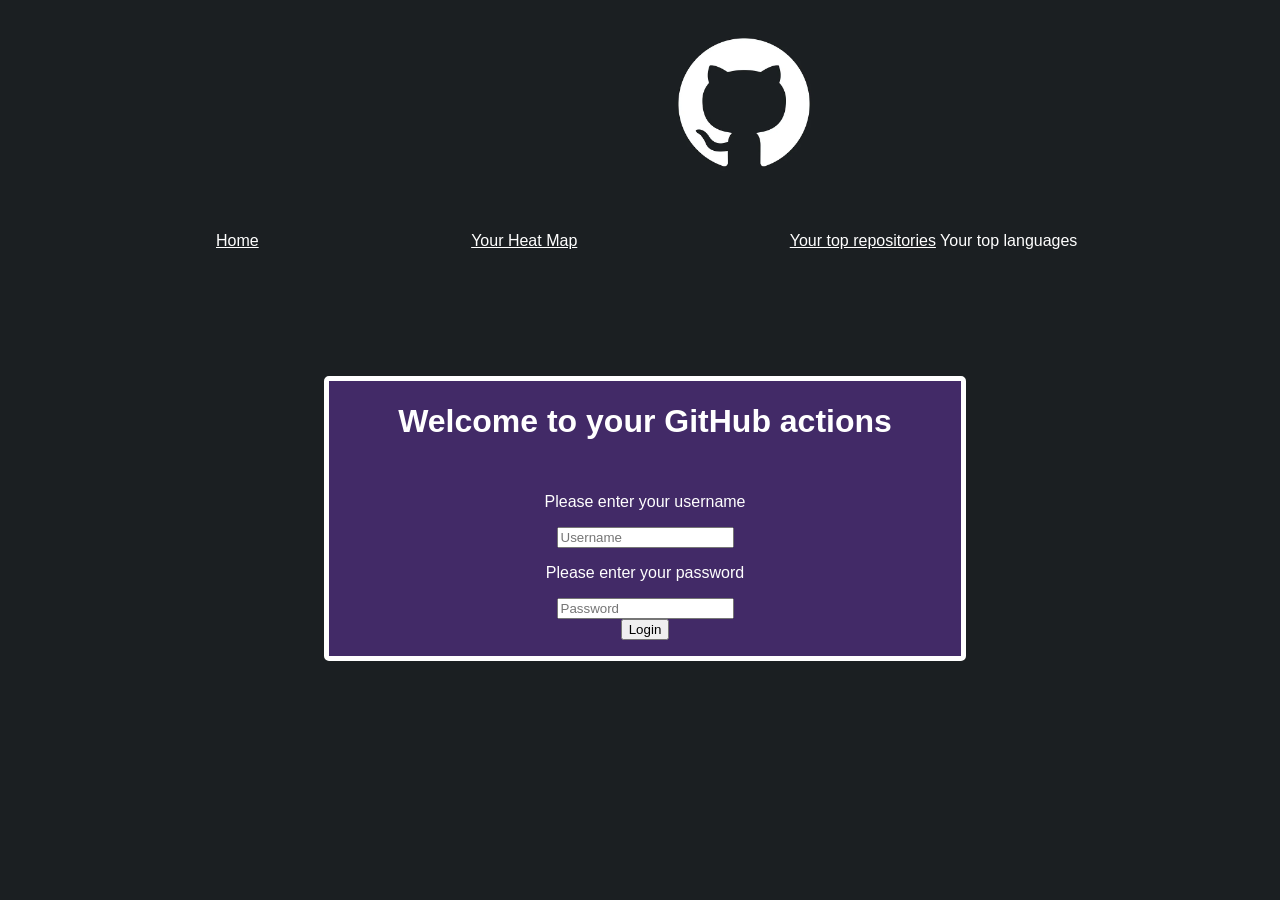
==== index.html @ 227d0f11 "did some minor improvements on the heat map" ====
<!DOCTYPE html>
<html lang="en">
<head>
    <meta charset="UTF-8">
    <title>Home</title>
    <link rel="stylesheet" href="styles/home_page.css" type="text/css">
    <link rel="stylesheet" href="styles/main.css" type="text/css">
</head>
<body>
<!--for navigation-->
    <header>
        <img class="image" src="assets/github-6980894_640.png" alt="GitHub Logo">
        <div class="nav_points">
            <nav>
                <span><a href="#">Home</a></span>
                <span><a href="heatmap.html">Your Heat Map</a></span>
                <span><a href="repositories.html">Your top repositories</a></span>
                <span>Your top languages</span>
            </nav>
        </div>
    </header>

    <main>
        <div class="login">
            <h1>Welcome to your GitHub actions</h1>
            <div class="login_elements">
                <div class="username">
                    <p>Please enter your username</p>
                    <input class="login_elements_input" type="text" placeholder="Username">
                </div>
                <div class="password">
                    <p>Please enter your password</p>
                    <input class="login_elements_input" type="password" placeholder="Password">
                </div>
                <button class="login_elements_button">Login</button>
            </div>
        </div>
    </main>
</body>
</html>
---- styles/home_page.css ----
.login{
    margin: 10% 25%;
    text-align: center;
    border: 5px solid white;
    border-radius: 5px;
    width: 50%;
    background-color: #422a67;
}

.login_elements{
    padding: 1em;
}
---- styles/main.css ----
body{
    background-color: #1B1F22;
    color: white;
    font-family: Arial, Helvetica, sans-serif;
}

.image{
    display: flex;
    flex: 0.5;
    width: 15vw;
    padding-left: 40em;
}

.nav_points{
    display: flex;
    justify-content: space-between;
    align-items: center;
    padding-top: 2em;
}

.nav_points span a{
    padding-left: 13em;
    text-decoration: underline;
    color: white;
}

.nav_points span:hover a{
    color: #5d5b5b;
    cursor: pointer;
    transition: 1s color ease;
}
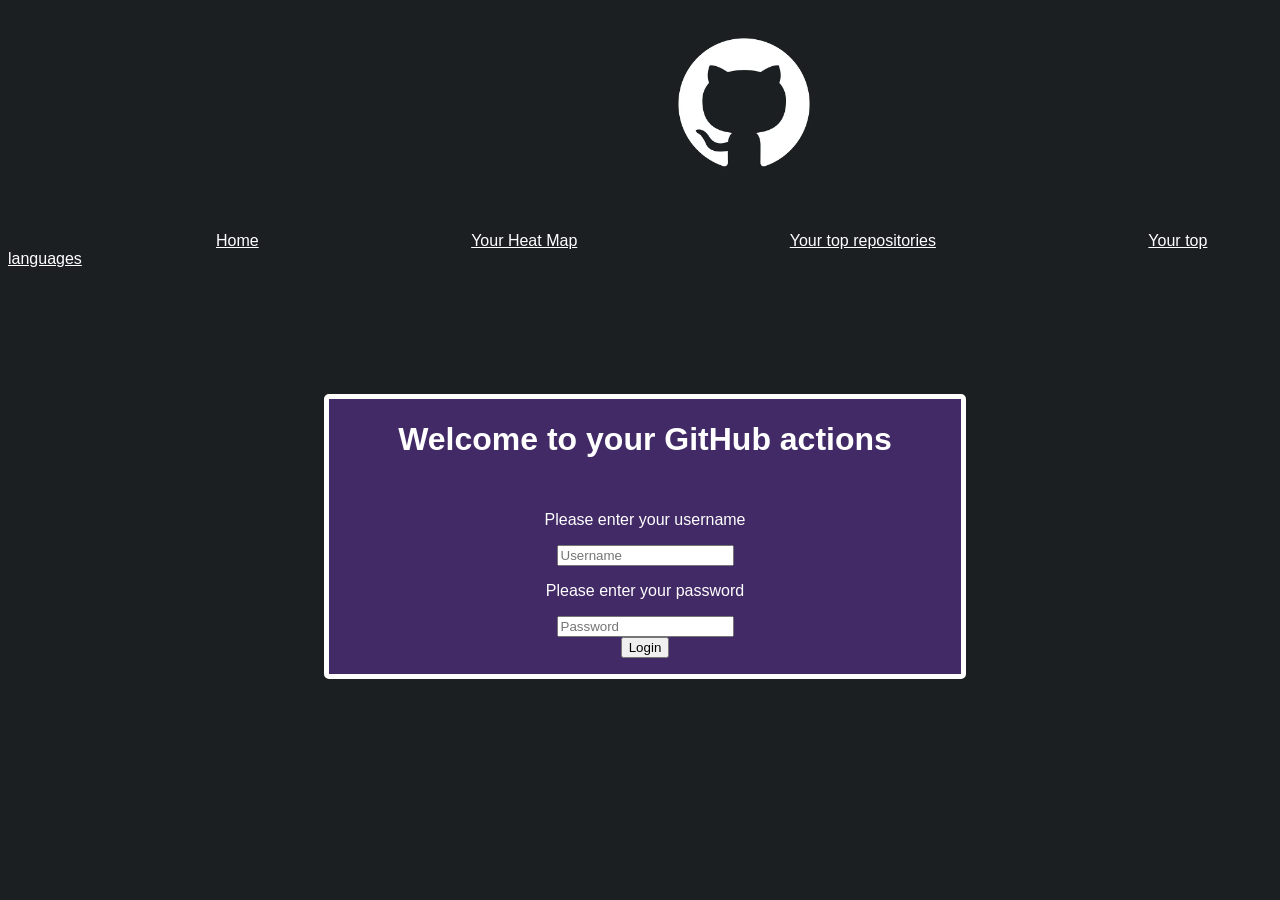
==== commit ec70a438: "got the main idea of the page on how i want it to look now to actually make a small tweak for the pa" ====
--- a/index.html
+++ b/index.html
@@ -15,7 +15,7 @@
                 <span><a href="#">Home</a></span>
                 <span><a href="heatmap.html">Your Heat Map</a></span>
                 <span><a href="repositories.html">Your top repositories</a></span>
-                <span>Your top languages</span>
+                <span><a href="languages.html">Your top languages</a></span>
             </nav>
         </div>
     </header>
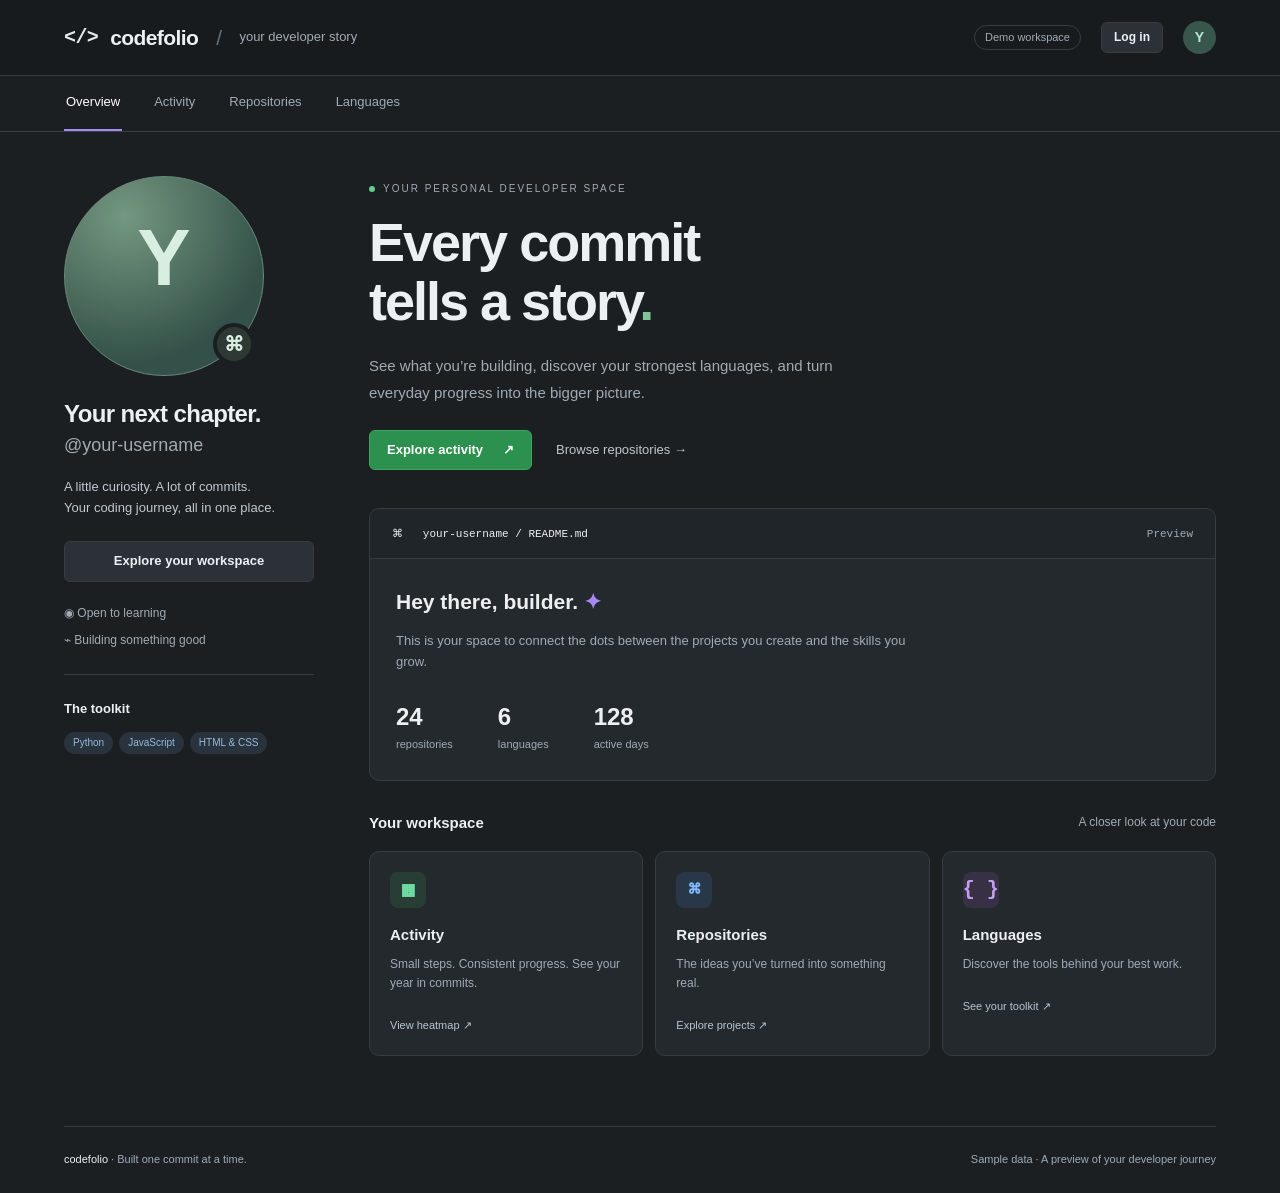
==== commit e1a93321: "had ai to code mainly the design then anything else. it made the website more professional then copi" ====
--- a/index.html
+++ b/index.html
@@ -1,40 +1,75 @@
 <!DOCTYPE html>
 <html lang="en">
 <head>
-    <meta charset="UTF-8">
-    <title>Home</title>
-    <link rel="stylesheet" href="styles/home_page.css" type="text/css">
-    <link rel="stylesheet" href="styles/main.css" type="text/css">
+<meta charset="UTF-8">
+<meta name="viewport" content="width=device-width, initial-scale=1.0"><title>Overview · Codefolio</title>
+<link rel="stylesheet" href="styles/main.css">
+<link rel="stylesheet" href="styles/home_page.css">
+<script src="scripts/app.js" defer>
+</script>
 </head>
-<body>
-<!--for navigation-->
-    <header>
-        <img class="image" src="assets/github-6980894_640.png" alt="GitHub Logo">
-        <div class="nav_points">
-            <nav>
-                <span><a href="#">Home</a></span>
-                <span><a href="heatmap.html">Your Heat Map</a></span>
-                <span><a href="repositories.html">Your top repositories</a></span>
-                <span><a href="languages.html">Your top languages</a></span>
-            </nav>
-        </div>
-    </header>
-
-    <main>
-        <div class="login">
-            <h1>Welcome to your GitHub actions</h1>
-            <div class="login_elements">
-                <div class="username">
-                    <p>Please enter your username</p>
-                    <input class="login_elements_input" type="text" placeholder="Username">
-                </div>
-                <div class="password">
-                    <p>Please enter your password</p>
-                    <input class="login_elements_input" type="password" placeholder="Password">
-                </div>
-                <button class="login_elements_button">Login</button>
-            </div>
-        </div>
-    </main>
+<body class="home"><a class="skip" href="#main">Skip to content</a>
+<header class="topbar"><a class="brand" href="index.html"><span class="brand-icon" aria-hidden="true">&lt;/&gt;</span> codefolio<span class="brand-divider">/</span><span class="brand-sub">your developer story</span></a><span class="demo-badge">Demo workspace</span><a class="button secondary auth-link" href="login.html">Log in</a><a class="avatar" href="index.html" aria-label="Go to overview">Y</a>
+</header>
+<div class="nav-wrap">
+<nav aria-label="Main navigation"><a href="index.html" aria-current="page">Overview</a><a href="heatmap.html">Activity</a><a href="repositories.html">Repositories</a><a href="languages.html">Languages</a>
+</nav>
+</div>
+<main id="main">
+<div class="home-layout">
+<aside class="profile">
+<div class="profile-avatar" aria-hidden="true">Y<span>⌘</span>
+</div>
+<h1>Your next chapter.</h1>
+<p class="handle">@your-username</p>
+<p class="profile-bio">A little curiosity. A lot of commits.<br>Your coding journey, all in one place.</p><a class="button secondary full" href="#explore">Explore your workspace</a>
+<div class="profile-meta"><span>◉ Open to learning</span><span>⌁ Building something good</span>
+</div>
+<div class="profile-rule">
+</div>
+<h2 class="small-heading">The toolkit</h2>
+<div class="chips"><span>Python</span><span>JavaScript</span><span>HTML &amp; CSS</span>
+</div>
+</aside>
+<section class="overview">
+<div class="intro-label"><span class="status-dot"></span> YOUR PERSONAL DEVELOPER SPACE</div>
+<h2 class="hero-title">Every commit<br>tells a story<span>.</span>
+</h2>
+<p class="hero-description">See what you’re building, discover your strongest languages, and turn everyday progress into the bigger picture.</p>
+<div class="hero-actions"><a class="button primary" href="heatmap.html">Explore activity <span aria-hidden="true">↗</span></a><a class="text-link" href="repositories.html">Browse repositories →</a>
+</div>
+<div class="readme panel">
+<div class="panel-header"><span>⌘ &nbsp; your-username / README.md</span><span class="muted">Preview</span>
+</div>
+<div class="readme-body">
+<h3>Hey there, builder. <span aria-hidden="true">✦</span>
+</h3>
+<p>This is your space to connect the dots between the projects you create and the skills you grow.</p>
+<div class="readme-stats">
+<div><strong>24</strong><span>repositories</span>
+</div>
+<div><strong>6</strong><span>languages</span>
+</div>
+<div><strong>128</strong><span>active days</span>
+</div>
+</div>
+</div>
+</div>
+<div class="section-title" id="explore">
+<h3>Your workspace</h3><span class="muted">A closer look at your code</span>
+</div>
+<div class="workspace-grid"><a class="workspace-card panel" href="heatmap.html"><span class="tile-icon green">▦</span>
+<h3>Activity</h3>
+<p>Small steps. Consistent progress. See your year in commits.</p><span class="card-link">View heatmap ↗</span></a><a class="workspace-card panel" href="repositories.html"><span class="tile-icon blue">⌘</span>
+<h3>Repositories</h3>
+<p>The ideas you’ve turned into something real.</p><span class="card-link">Explore projects ↗</span></a><a class="workspace-card panel" href="languages.html"><span class="tile-icon purple">{ }</span>
+<h3>Languages</h3>
+<p>Discover the tools behind your best work.</p><span class="card-link">See your toolkit ↗</span></a>
+</div>
+</section>
+</div>
+</main>
+<footer><span>codefolio <span class="muted">· Built one commit at a time.</span></span><span>Sample data · A preview of your developer journey</span>
+</footer>
 </body>
 </html>
--- a/styles/main.css
+++ b/styles/main.css
@@ -1,31 +1,4 @@
-body{
-    background-color: #1B1F22;
-    color: white;
-    font-family: Arial, Helvetica, sans-serif;
-}
+*{box-sizing:border-box} :root{color-scheme:dark;--bg:#1B1F22;--panel:#24292d;--border:#363c42;--text:#edf0f3;--muted:#a0abb5;--accent:#ffa940}html{scroll-behavior:smooth}body{margin:0;background-color:#1B1F22;color:var(--text);font:14px/1.6 -apple-system,BlinkMacSystemFont,"Segoe UI",Arial,sans-serif}a{color:inherit;text-decoration:none}button,input,select{font:inherit}a,input,select{outline-offset:5px}a:focus-visible,input:focus-visible,select:focus-visible{outline:2px solid #ffa940}h1,h2,h3,p{margin:0}h1{font-size:34px;line-height:1.2;letter-spacing:-1.2px}h2{font-size:18px}h3{font-size:15px}.muted{color:var(--muted)}.topbar{height:76px;border-bottom:1px solid var(--border);display:flex;align-items:center;padding:0 5%;gap:20px;background:#171b1e}.brand{display:flex;align-items:center;gap:12px;font-size:21px;font-weight:700;letter-spacing:-.6px}.brand-icon{font:700 20px monospace;color:#e4e9ee}.brand-divider{font-weight:400;color:#64717d;margin:0 6px}.brand-sub{font-size:13px;font-weight:400;letter-spacing:0;color:var(--muted)}.demo-badge{margin-left:auto;font-size:11px;border:1px solid var(--border);border-radius:20px;padding:3px 10px;color:var(--muted)}.avatar{height:33px;width:33px;display:grid;place-items:center;border-radius:50%;background:#38574c;color:#b4e9d1;font-weight:700}.nav-wrap{border-bottom:1px solid var(--border);padding:0 5%}nav{display:flex;gap:30px;overflow:auto}nav a{padding:16px 2px;white-space:nowrap;color:var(--muted);border-bottom:2px solid transparent;font-size:13px}nav a:hover{color:#fff}nav a[aria-current]{color:#fff;border-color:var(--accent)}main{max-width:1320px;margin:auto;padding:44px 5% 70px;min-height:75vh}.panel{background:var(--panel);border:1px solid var(--border);border-radius:10px;overflow:hidden}.panel-header{display:flex;align-items:center;justify-content:space-between;padding:18px 22px;border-bottom:1px solid var(--border);gap:12px}.panel-header h2{font-size:15px}.button{display:inline-flex;align-items:center;justify-content:center;gap:20px;border:1px solid var(--border);padding:9px 17px;border-radius:6px;font-size:13px;font-weight:600;transition:background .2s,transform .2s}.button:hover{transform:translateY(-1px)}.primary{background:#2c914e;border-color:#3da65e;color:#fff}.primary:hover{background:#34a259}.secondary{background:#2b3137}.secondary:hover{background:#343d45}.full{width:100%}.text-link{color:#bdc7d0;font-size:13px}.text-link:hover{color:#fff}.page-heading{display:flex;justify-content:space-between;align-items:center;gap:20px;margin-bottom:30px}.page-heading .muted{margin-top:12px;font-size:15px}.eyebrow{color:var(--accent);font-size:10px;letter-spacing:2px;font-weight:700;margin-bottom:10px}.sample-label,.pill{font-size:11px;white-space:nowrap;padding:4px 10px;border-radius:5px;background:#30363b;color:#b7c0c8}.stats-grid{display:grid;grid-template-columns:repeat(4,1fr);gap:16px;margin-bottom:28px}.stat{padding:21px 24px;display:flex;flex-direction:column}.stat>span{color:var(--muted);font-size:12px}.stat strong{font-size:28px;letter-spacing:-.8px;margin:5px 0}.stat small{color:var(--muted);font-size:11px}.section-title{display:flex;justify-content:space-between;align-items:center;margin:30px 0 16px;gap:16px}.section-title .muted{font-size:12px}.tile-icon{display:inline-grid;place-items:center;width:36px;height:36px;border-radius:8px;font:600 20px monospace;margin-bottom:15px}.green{color:#6fdca1}.blue{color:#80baff}.purple{color:#c4a0f5}.orange{color:#f59b71}.yellow{color:#e5ca6b}.amber{color:#ffb74e}.tile-icon.green{background:#283e34}.tile-icon.blue{background:#283848}.tile-icon.purple{background:#383044}.tile-icon.amber{background:#423727}footer{margin:0 5%;padding:24px 0;border-top:1px solid var(--border);display:flex;justify-content:space-between;gap:16px;font-size:11px;color:var(--muted)}footer>span:first-child{color:#edf0f3}.skip{position:absolute;top:-100px;padding:10px;background:var(--panel);z-index:10}.skip:focus{top:10px}.sr-only{position:absolute;width:1px;height:1px;padding:0;margin:-1px;overflow:hidden;clip:rect(0,0,0,0);white-space:nowrap;border:0}[hidden]{display:none!important}@media(max-width:800px){.brand-sub,.brand-divider{display:none}.stats-grid{grid-template-columns:repeat(2,1fr)}h1{font-size:28px}.page-heading{align-items:flex-start}.sample-label{display:none}main{padding-top:30px}footer{flex-direction:column}nav{gap:24px}}@media(max-width:420px){.topbar{gap:12px}.brand{font-size:18px}.demo-badge{font-size:10px}.stat{padding:16px}.stat strong{font-size:24px}.section-title{align-items:flex-start;flex-direction:column}}
 
-.image{
-    display: flex;
-    flex: 0.5;
-    width: 15vw;
-    padding-left: 40em;
-}
-
-.nav_points{
-    display: flex;
-    justify-content: space-between;
-    align-items: center;
-    padding-top: 2em;
-}
-
-.nav_points span a{
-    padding-left: 13em;
-    text-decoration: underline;
-    color: white;
-}
-
-.nav_points span:hover a{
-    color: #5d5b5b;
-    cursor: pointer;
-    transition: 1s color ease;
-}+.auth-link{white-space:nowrap;padding:5px 12px;font-size:12px}.topbar .avatar{flex-shrink:0}.session-notice{padding:12px 16px;margin-bottom:24px;border:1px solid #3b5b48;background:#22372a;border-radius:8px;color:#bfe0ca;font-size:13px}.logout-button{color:var(--text);cursor:pointer}.logout-button:focus-visible{outline:2px solid #82c69b;outline-offset:4px}@media(max-width:550px){.topbar .demo-badge{display:none}.topbar .auth-link{margin-left:auto}.topbar{gap:12px}}
+.topbar .demo-badge{max-width:240px;overflow:hidden;text-overflow:ellipsis;white-space:nowrap}.topbar .brand{flex-shrink:0}
--- a/styles/home_page.css
+++ b/styles/home_page.css
@@ -1,12 +1 @@
-.login{
-    margin: 10% 25%;
-    text-align: center;
-    border: 5px solid white;
-    border-radius: 5px;
-    width: 50%;
-    background-color: #422a67;
-}
-
-.login_elements{
-    padding: 1em;
-}+.home{--accent:#a38bf3}.home-layout{display:grid;grid-template-columns:250px minmax(0,1fr);gap:55px}.profile-avatar{height:200px;width:200px;border-radius:50%;background:radial-gradient(circle at 30% 20%,#749780,#335148 70%);border:1px solid #6b8878;display:grid;place-items:center;font-size:80px;font-weight:600;color:#d8eee1;position:relative;margin-bottom:24px}.profile-avatar span{position:absolute;bottom:10px;right:8px;border:4px solid var(--bg);background:#2f3934;height:42px;width:42px;border-radius:50%;display:grid;place-items:center;font-size:20px}.profile h1{font-size:24px;letter-spacing:-.6px}.handle{font-size:18px;color:var(--muted);margin:2px 0 18px}.profile-bio{color:#c0c8d0;font-size:13px;margin-bottom:22px}.profile-meta{display:flex;flex-direction:column;gap:8px;margin-top:22px;font-size:12px;color:var(--muted)}.profile-rule{border-top:1px solid var(--border);margin:24px 0}.small-heading{font-size:13px;margin-bottom:12px}.chips{display:flex;flex-wrap:wrap;gap:6px}.chips span{font-size:10px;padding:3px 9px;border-radius:20px;background:#29333d;color:#97b9db}.intro-label{font-size:10px;letter-spacing:2px;color:var(--muted);display:flex;align-items:center;gap:8px;margin:5px 0 16px}.status-dot{height:6px;width:6px;border-radius:50%;background:#63cd8c}.hero-title{font-size:54px;line-height:1.1;letter-spacing:-2px;font-weight:650}.hero-title>span{color:#81c497}.hero-description{color:var(--muted);max-width:520px;margin:20px 0 24px;font-size:15px;line-height:1.8}.hero-actions{display:flex;align-items:center;gap:24px;margin-bottom:38px}.readme .panel-header{font:11px monospace;background:#202529}.readme-body{padding:26px}.readme-body h3{font-size:21px;margin-bottom:12px}.readme-body h3 span{color:#a38bf3}.readme-body>p{color:var(--muted);font-size:13px;max-width:520px}.readme-stats{display:flex;gap:45px;margin-top:25px}.readme-stats>div{display:flex;flex-direction:column}.readme-stats strong{font-size:24px;font-weight:600}.readme-stats span{font-size:11px;color:var(--muted)}.workspace-grid{display:grid;grid-template-columns:repeat(3,1fr);gap:12px}.workspace-card{padding:20px;transition:border-color .2s,transform .2s}.workspace-card:hover{border-color:#738378;transform:translateY(-3px)}.workspace-card p{font-size:12px;color:var(--muted);margin:8px 0 20px}.card-link{font-size:11px;color:#b6c5d1}@media(max-width:1000px){.home-layout{gap:30px;grid-template-columns:200px minmax(0,1fr)}.profile-avatar{height:170px;width:170px}.workspace-grid{grid-template-columns:1fr}.hero-title{font-size:44px}}@media(max-width:700px){.home-layout{grid-template-columns:1fr}.profile{display:none}.hero-title{font-size:44px}.workspace-grid{grid-template-columns:1fr}.hero-actions{flex-wrap:wrap;gap:16px}.readme-stats{gap:30px}.intro-label{font-size:9px}}
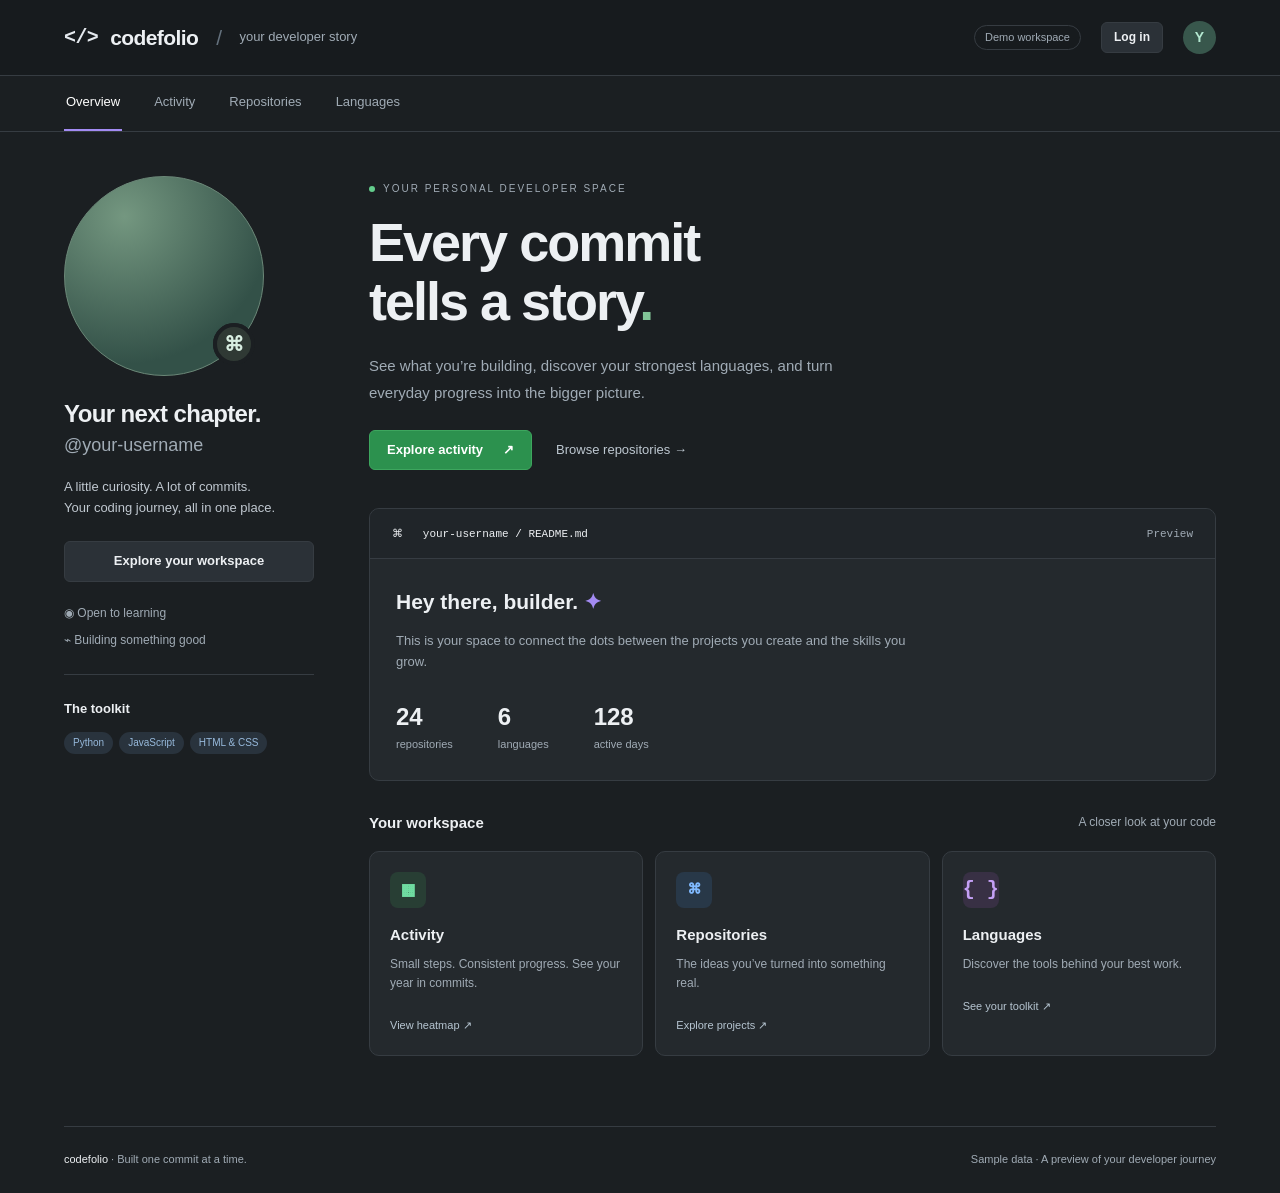
==== commit 4192cd70: "trying to fix some things" ====
--- a/index.html
+++ b/index.html
@@ -5,11 +5,25 @@
 <meta name="viewport" content="width=device-width, initial-scale=1.0"><title>Overview · Codefolio</title>
 <link rel="stylesheet" href="styles/main.css">
 <link rel="stylesheet" href="styles/home_page.css">
-<script src="scripts/app.js" defer>
-</script>
+<script src="scripts/accessing_session.js" defer></script>
+    <script>
+        changing_header_logo();
+
+        //changing the big letter
+        document.getElementById("main_logo").textContent = firstLetter();
+        document.getElementById("username").textContent = gettingUserInfo();
+    </script>
 </head>
 <body class="home"><a class="skip" href="#main">Skip to content</a>
-<header class="topbar"><a class="brand" href="index.html"><span class="brand-icon" aria-hidden="true">&lt;/&gt;</span> codefolio<span class="brand-divider">/</span><span class="brand-sub">your developer story</span></a><span class="demo-badge">Demo workspace</span><a class="button secondary auth-link" href="login.html">Log in</a><a class="avatar" href="index.html" aria-label="Go to overview">Y</a>
+<header class="topbar">
+    <a class="brand" href="index.html">
+        <span class="brand-icon" aria-hidden="true">&lt;/&gt;</span> codefolio
+        <span class="brand-divider">/</span>
+        <span class="brand-sub">your developer story</span>
+    </a>
+    <span class="demo-badge">Demo workspace</span>
+    <a class="button secondary auth-link" href="login.html">Log in</a>
+    <a class="avatar" id="avatar" href="index.html" aria-label="Go to overview">Y</a>
 </header>
 <div class="nav-wrap">
 <nav aria-label="Main navigation"><a href="index.html" aria-current="page">Overview</a><a href="heatmap.html">Activity</a><a href="repositories.html">Repositories</a><a href="languages.html">Languages</a>
@@ -18,10 +32,10 @@
 <main id="main">
 <div class="home-layout">
 <aside class="profile">
-<div class="profile-avatar" aria-hidden="true">Y<span>⌘</span>
+<div class="profile-avatar" aria-hidden="true"><span id="main_logo">Y</span><span>⌘</span>
 </div>
 <h1>Your next chapter.</h1>
-<p class="handle">@your-username</p>
+<p class="handle" id="username">@your-username</p>
 <p class="profile-bio">A little curiosity. A lot of commits.<br>Your coding journey, all in one place.</p><a class="button secondary full" href="#explore">Explore your workspace</a>
 <div class="profile-meta"><span>◉ Open to learning</span><span>⌁ Building something good</span>
 </div>
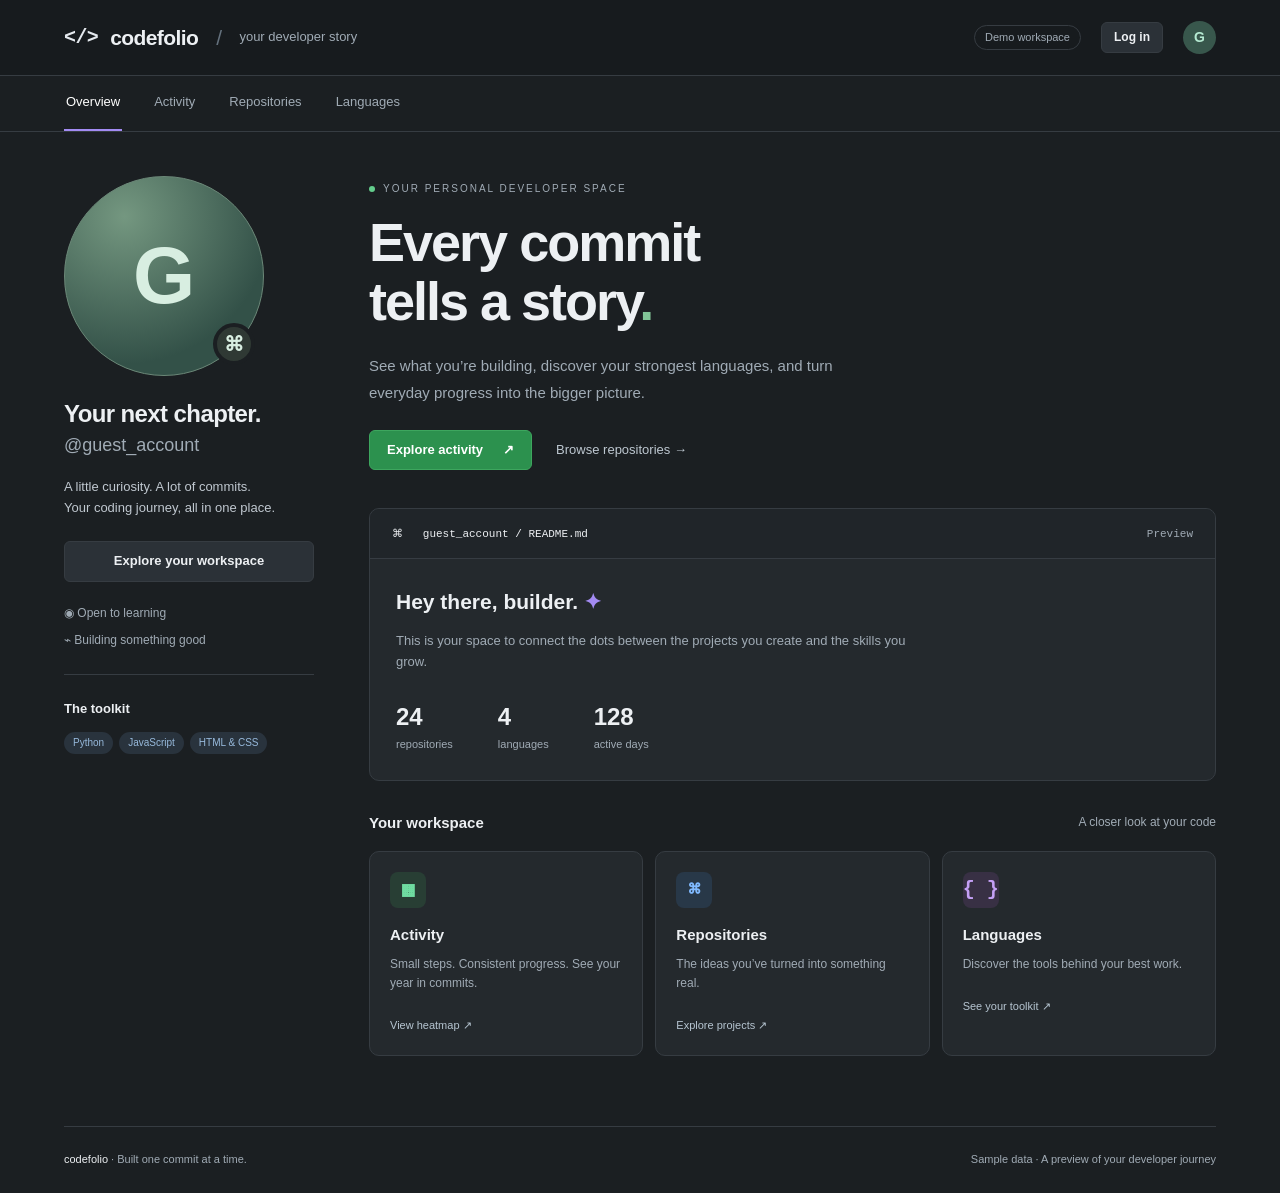
==== commit 93bdece7: "got the langague system working, now for the repositories" ====
--- a/index.html
+++ b/index.html
@@ -6,12 +6,25 @@
 <link rel="stylesheet" href="styles/main.css">
 <link rel="stylesheet" href="styles/home_page.css">
 <script src="scripts/accessing_session.js" defer></script>
+<script src="scripts/home_page.js"></script>
     <script>
-        changing_header_logo();
+        //waiting for the page and session script to finish loading
+        document.addEventListener("DOMContentLoaded", () => {
+            changing_header_logo();
 
-        //changing the big letter
-        document.getElementById("main_logo").textContent = firstLetter();
-        document.getElementById("username").textContent = gettingUserInfo();
+            //changing the big letter and username
+            document.getElementById("main_logo").textContent = firstLetter();
+            document.getElementById("username").textContent = "@" + gettingUserInfo();
+            document.getElementById("username-readme").textContent = gettingUserInfo();
+
+            //changing the langauges
+            const languageList = gettingLangauges()
+            console.log(languageList)
+            document.getElementById("language").textContent = getLength(languageList);
+
+            //changing the repositoires
+
+        });
     </script>
 </head>
 <body class="home"><a class="skip" href="#main">Skip to content</a>
@@ -22,7 +35,7 @@
         <span class="brand-sub">your developer story</span>
     </a>
     <span class="demo-badge">Demo workspace</span>
-    <a class="button secondary auth-link" href="login.html">Log in</a>
+    <a class="button secondary auth-link" href="login.html" id="login-button">Log in</a>
     <a class="avatar" id="avatar" href="index.html" aria-label="Go to overview">Y</a>
 </header>
 <div class="nav-wrap">
@@ -32,7 +45,7 @@
 <main id="main">
 <div class="home-layout">
 <aside class="profile">
-<div class="profile-avatar" aria-hidden="true"><span id="main_logo">Y</span><span>⌘</span>
+<div class="profile-avatar" aria-hidden="true"><div id="main_logo">Y</div><span>⌘</span>
 </div>
 <h1>Your next chapter.</h1>
 <p class="handle" id="username">@your-username</p>
@@ -53,16 +66,16 @@
 <div class="hero-actions"><a class="button primary" href="heatmap.html">Explore activity <span aria-hidden="true">↗</span></a><a class="text-link" href="repositories.html">Browse repositories →</a>
 </div>
 <div class="readme panel">
-<div class="panel-header"><span>⌘ &nbsp; your-username / README.md</span><span class="muted">Preview</span>
+<div class="panel-header"><span>⌘ &nbsp; <span id="username-readme">your-username</span> / README.md</span><span class="muted">Preview</span>
 </div>
 <div class="readme-body">
 <h3>Hey there, builder. <span aria-hidden="true">✦</span>
 </h3>
 <p>This is your space to connect the dots between the projects you create and the skills you grow.</p>
 <div class="readme-stats">
-<div><strong>24</strong><span>repositories</span>
+<div><strong id="repositories">24</strong><span>repositories</span>
 </div>
-<div><strong>6</strong><span>languages</span>
+<div><strong id="language"></strong><span>languages</span>
 </div>
 <div><strong>128</strong><span>active days</span>
 </div>
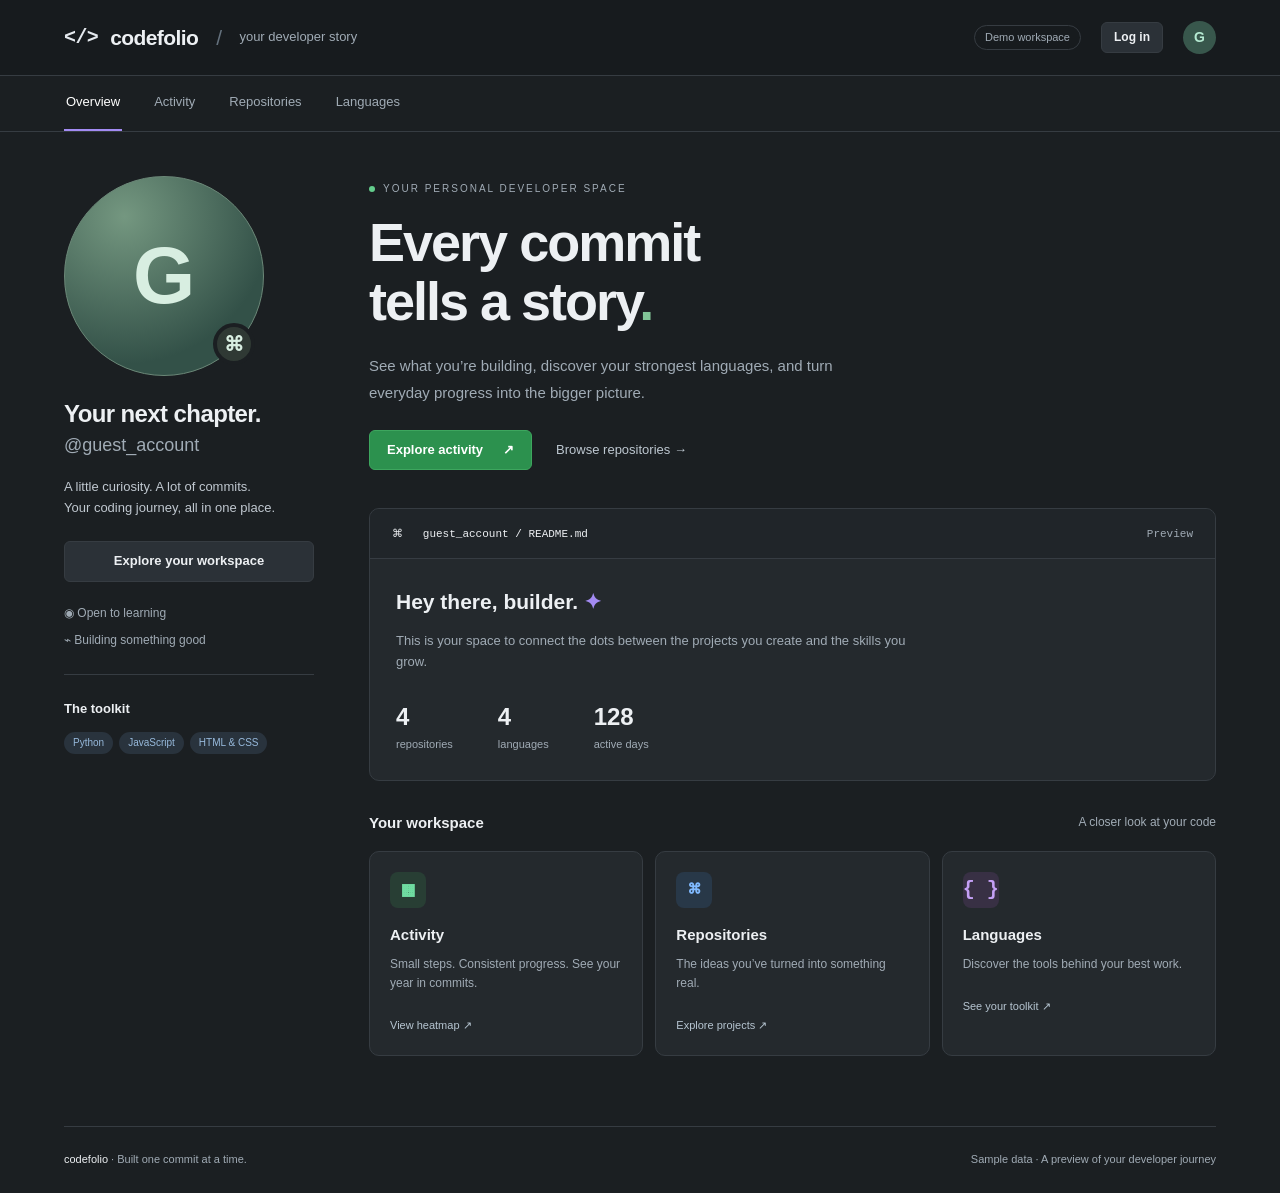
==== commit 6cec30cc: "got repoositories working. now to add the changes to the other pages" ====
--- a/index.html
+++ b/index.html
@@ -23,7 +23,9 @@
             document.getElementById("language").textContent = getLength(languageList);
 
             //changing the repositoires
-
+            const repoList = gettingRepo();
+            console.log(repoList)
+            document.getElementById("repo").textContent = getLength(repoList);
         });
     </script>
 </head>
@@ -73,7 +75,7 @@
 </h3>
 <p>This is your space to connect the dots between the projects you create and the skills you grow.</p>
 <div class="readme-stats">
-<div><strong id="repositories">24</strong><span>repositories</span>
+<div><strong id="repo"></strong><span>repositories</span>
 </div>
 <div><strong id="language"></strong><span>languages</span>
 </div>
